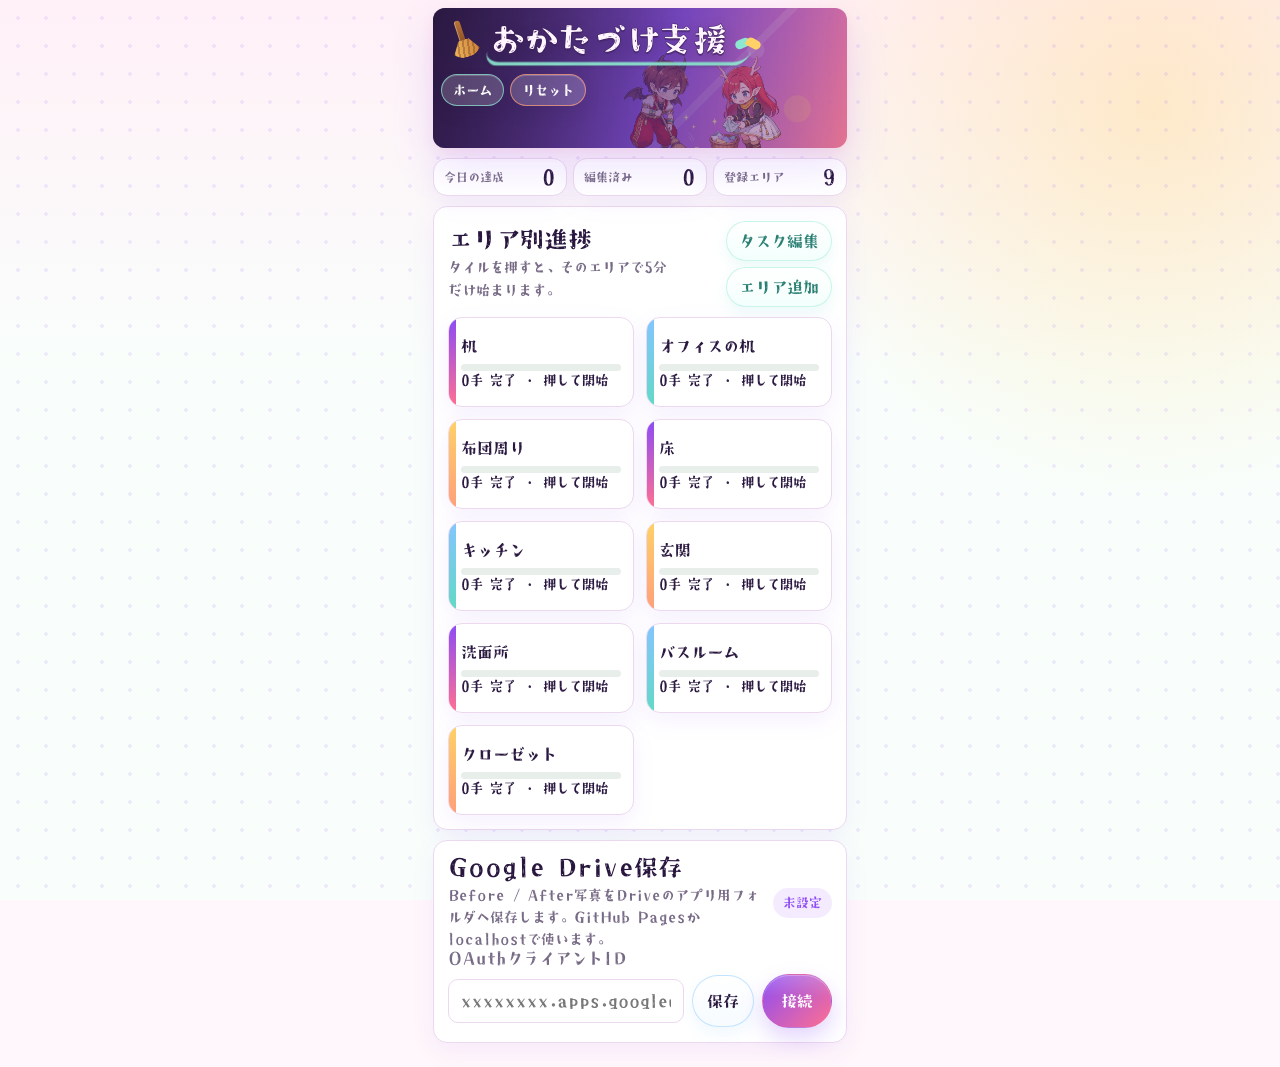
==== mobile.html @ eb240809 "Bust font stylesheet cache" ====
<!doctype html>
<html lang="ja">
  <head>
    <meta charset="utf-8">
    <meta name="viewport" content="width=device-width, initial-scale=1, viewport-fit=cover">
    <title>おかたづけ一手</title>
    <meta name="theme-color" content="#8c4cf6">
    <link rel="manifest" href="manifest.webmanifest">
    <link rel="stylesheet" href="styles.css?v=craftmincho-1">
    <script src="https://accounts.google.com/gsi/client" async defer></script>
  </head>
  <body class="mobile-preview">
    <div class="app-shell">
      <header class="app-header">
        <div class="header-main">
          <div>
            <h1 class="brand-logo" aria-label="おかたづけ支援">
              <span class="brand-mark" aria-hidden="true"></span>
              <span class="brand-text">おかたづけ支援</span>
              <span class="brand-leaf" aria-hidden="true"></span>
            </h1>
            <div class="header-tools">
              <button class="header-action" id="homeButton" type="button">ホーム</button>
              <button class="header-action hidden" id="headerResumeButton" type="button">再開</button>
              <button class="header-action" id="resetButton" type="button">リセット</button>
            </div>
          </div>
        </div>
      </header>

      <main>
        <section class="screen active" id="homeScreen" aria-label="ホーム">
          <div class="metrics-row">
            <article>
              <span>今日の達成</span>
              <strong id="todayCount">0</strong>
            </article>
            <article>
              <span>編集済み</span>
              <strong id="holdCount">0</strong>
            </article>
            <article>
              <span>登録エリア</span>
              <strong id="areaCount">0</strong>
            </article>
          </div>

          <section class="panel" aria-labelledby="areaTitle">
            <div class="section-head">
              <div>
                <h2 id="areaTitle">エリア別進捗</h2>
                <p class="panel-note">タイルを押すと、そのエリアで5分だけ始まります。</p>
              </div>
              <div class="section-actions">
                <button class="text-button" id="editTasksButton" type="button">タスク編集</button>
                <button class="text-button" id="headerAddAreaButton" type="button">エリア追加</button>
              </div>
            </div>
            <div class="area-grid" id="areaGrid"></div>
          </section>

          <section class="panel" aria-labelledby="driveTitle">
            <div class="section-head">
              <div>
                <h2 id="driveTitle">Google Drive保存</h2>
                <p class="panel-note">Before / After写真をDriveのアプリ用フォルダへ保存します。GitHub Pagesかlocalhostで使います。</p>
              </div>
              <span class="status-pill" id="driveStatus">未接続</span>
            </div>
            <label class="field-label" for="driveClientIdInput">OAuthクライアントID</label>
            <div class="inline-form">
              <input id="driveClientIdInput" type="text" placeholder="xxxxxxxx.apps.googleusercontent.com">
              <button class="secondary-button" id="saveDriveClientButton" type="button">保存</button>
              <button class="primary-button" id="connectDriveButton" type="button">接続</button>
            </div>
          </section>
        </section>

        <section class="screen" id="setupScreen" aria-labelledby="setupTitle">
          <div class="section-head">
            <div>
              <p class="eyebrow">今日の状態</p>
              <h2 id="setupTitle">最初の条件だけ選ぶ</h2>
            </div>
          </div>

          <div class="panel">
            <label class="field-label" for="areaSelect">作業エリア</label>
            <select id="areaSelect"></select>
          </div>

          <div class="mode-grid" id="modeGrid"></div>

          <div class="panel">
            <label class="field-label">時間</label>
            <div class="segmented" id="durationGroup" role="group" aria-label="セッション時間">
              <button type="button" data-duration="2">2分</button>
              <button type="button" data-duration="5" class="selected">5分</button>
              <button type="button" data-duration="10">10分</button>
            </div>
          </div>

          <div class="panel">
            <label class="field-label" for="beforeInput">Before写真</label>
            <label class="photo-start-button" for="beforeInput">写真を撮る / 選ぶ</label>
            <input class="visually-hidden" id="beforeInput" type="file" accept="image/*" capture="environment">
            <img class="preview hidden" id="beforePreview" alt="Before写真のプレビュー">
          </div>

          <button class="primary-button wide" id="beginSessionButton" type="button">この条件で始める</button>
        </section>

        <section class="screen run-screen" id="runScreen" aria-labelledby="taskText">
          <div class="run-status">
            <span id="currentArea">机</span>
            <strong id="timerText">05:00</strong>
            <span><b id="sessionDoneCount">0</b>手</span>
          </div>

          <div class="task-stage">
            <div class="task-main">
              <h2 id="taskText">ゴミを3つ捨てる</h2>
            </div>
            <div class="rpg-coach" aria-live="polite">
              <img class="run-mascot" id="runMascot" src="assets/chibi-broom.png" alt="ジーン">
              <div class="rpg-bubble">
                <span class="rpg-name" id="coachName">ジーン</span>
                <p id="coachLine">ぼくが次の一手だけ出します。ここだけ見れば大丈夫です。</p>
              </div>
            </div>
          </div>

          <div class="run-actions">
            <button class="done-button" id="doneButton" type="button">やった</button>
            <button class="secondary-button" id="skipButton" type="button">スキップ</button>
            <button class="secondary-button" id="endButton" type="button">終了</button>
          </div>
          <div class="completion-pop hidden" id="completionPop" aria-live="polite">できた</div>
        </section>

        <section class="screen" id="summaryScreen" aria-labelledby="summaryTitle">
          <div class="summary-hero">
            <div class="summary-mascots" aria-hidden="true">
              <img src="assets/chibi-broom.png" alt="">
              <img src="assets/chibi-laundry.png" alt="">
            </div>
            <p class="summary-dialogue" id="summaryDialogue">ぼくたちも見ていました。ここまでで十分です。</p>
          </div>

          <div class="metrics-row">
            <article>
              <span>今回</span>
              <strong id="summarySessionCount">0</strong>
            </article>
            <article>
              <span>今日</span>
              <strong id="summaryTodayCount">0</strong>
            </article>
          </div>

          <div class="photo-pair">
            <div>
              <span>Before</span>
              <label class="photo-start-button compact" for="summaryBeforeInput">Beforeを撮る / 選ぶ</label>
              <input class="visually-hidden" id="summaryBeforeInput" type="file" accept="image/*" capture="environment">
              <img id="summaryBefore" alt="Before写真">
            </div>
            <div>
              <span>After</span>
              <label class="photo-start-button compact" for="afterInput">Afterを撮る / 選ぶ</label>
              <input class="visually-hidden" id="afterInput" type="file" accept="image/*" capture="environment">
              <img id="summaryAfter" alt="After写真">
            </div>
          </div>

          <div class="home-actions">
            <button class="primary-button" id="continueButton" type="button">続ける</button>
            <button class="secondary-button" id="finishButton" type="button">終了する</button>
          </div>
        </section>
      </main>

    </div>

    <div class="toast hidden" id="toast" role="status" aria-live="polite"></div>

    <dialog id="beforeDialog">
      <form method="dialog" class="dialog-body before-dialog">
        <h2>Before写真</h2>
        <p class="panel-note" id="beforeDialogArea">始める前の写真を残せます。</p>
        <label class="photo-start-button" for="quickBeforeInput">写真を撮る / 選ぶ</label>
        <input class="visually-hidden" id="quickBeforeInput" type="file" accept="image/*" capture="environment">
        <img class="preview hidden" id="quickBeforePreview" alt="Before写真のプレビュー">
        <div class="dialog-actions">
          <button class="secondary-button" id="skipBeforeButton" type="button">写真なしで開始</button>
          <button class="primary-button" id="startWithBeforeButton" type="button">開始</button>
        </div>
      </form>
    </dialog>

    <dialog id="areaDialog">
      <form method="dialog" class="dialog-body">
        <h2>エリアを追加</h2>
        <label class="field-label" for="areaNameInput">名前</label>
        <input id="areaNameInput" type="text" maxlength="16" placeholder="例: 本棚">
        <div class="dialog-actions">
          <button class="secondary-button" value="cancel" type="submit">閉じる</button>
          <button class="primary-button" id="saveAreaButton" value="default" type="button">追加</button>
        </div>
      </form>
    </dialog>

    <dialog id="taskDialog">
      <form method="dialog" class="dialog-body">
        <h2>掃除タスクを編集</h2>
        <label class="field-label" for="taskAreaSelect">エリア</label>
        <select id="taskAreaSelect"></select>
        <label class="field-label" for="taskListInput">候補</label>
        <textarea id="taskListInput" rows="10" placeholder="1行に1つずつ入力"></textarea>
        <p class="panel-note">空行は無視します。保存すると、そのエリアで表示される候補に反映されます。</p>
        <div class="dialog-actions">
          <button class="secondary-button" id="resetTasksButton" value="default" type="button">初期値に戻す</button>
          <button class="secondary-button" value="cancel" type="submit">閉じる</button>
          <button class="primary-button" id="saveTasksButton" value="default" type="button">保存</button>
        </div>
      </form>
    </dialog>

    <script src="app.js"></script>
  </body>
</html>
---- styles.css ----
@font-face {
  font-family: "Craft Mincho";
  src: url("assets/fonts/craftmincho.otf?v=craftmincho-1") format("opentype");
  font-display: swap;
}

:root {
  color-scheme: light;
  --ink: #28163f;
  --muted: #766985;
  --paper: #fff7fb;
  --panel: #ffffff;
  --panel-2: #fff0f7;
  --line: #ecd9ef;
  --line-strong: #dab7e6;
  --mint: #8ee8d1;
  --leaf: #287e72;
  --coral: #ff6f91;
  --berry: #8c4cf6;
  --gold: #ffd166;
  --sky: #83c5ff;
  --aqua: #62d9c6;
  --peach: #ff9f7a;
  --lavender: #b88cff;
  --shadow: 0 18px 42px rgba(140, 76, 246, 0.17), 0 4px 12px rgba(255, 111, 145, 0.10);
  --radius: 14px;
}

* {
  box-sizing: border-box;
}

body {
  margin: 0;
  min-height: 100vh;
  background:
    radial-gradient(circle at 18px 18px, rgba(140, 76, 246, 0.11) 2px, transparent 2px),
    radial-gradient(circle at 90% 12%, rgba(255, 209, 102, 0.32), transparent 28%),
    linear-gradient(180deg, rgba(255, 240, 247, 0.95), rgba(248, 255, 251, 0.92) 42%),
    var(--paper);
  background-size: 28px 28px, auto, auto;
  color: var(--ink);
  font-family: "Craft Mincho", "Yu Mincho", "Hiragino Mincho ProN", "Yu Gothic UI", "Meiryo", serif;
}

button,
input,
select {
  font: inherit;
}

button {
  cursor: pointer;
}

.visually-hidden {
  position: absolute;
  width: 1px;
  height: 1px;
  padding: 0;
  margin: -1px;
  overflow: hidden;
  clip: rect(0, 0, 0, 0);
  white-space: nowrap;
  border: 0;
}

.app-shell {
  width: min(960px, 100%);
  margin: 0 auto;
  padding: 14px 14px 32px;
}

.app-header,
.header-main,
.header-tools,
.section-head,
.run-status,
.dialog-actions {
  display: flex;
  align-items: center;
  justify-content: space-between;
  gap: 14px;
}

.app-header {
  position: relative;
  margin-bottom: 10px;
  padding: 14px 14px 44px;
  min-height: 116px;
  overflow: hidden;
  color: #ffffff;
  border-radius: 14px;
  background:
    linear-gradient(110deg, rgba(40, 22, 63, 0.96) 0%, rgba(140, 76, 246, 0.90) 54%, rgba(255, 111, 145, 0.86) 100%);
  box-shadow: var(--shadow);
}

.app-header::after {
  content: "";
  position: absolute;
  inset: 0;
  background:
    linear-gradient(90deg, rgba(40, 22, 63, 0.92) 0%, rgba(40, 22, 63, 0.58) 40%, rgba(40, 22, 63, 0.18) 100%),
    url("assets/chibi-cleaning-header.png"),
    radial-gradient(circle at 78% 30%, rgba(255, 255, 255, 0.22) 0 8px, transparent 9px),
    radial-gradient(circle at 88% 72%, rgba(255, 209, 102, 0.26) 0 13px, transparent 14px),
    linear-gradient(135deg, transparent 0 64%, rgba(255, 255, 255, 0.18) 64% 66%, transparent 66%);
  background-repeat: no-repeat, no-repeat, no-repeat, no-repeat, no-repeat;
  background-position: center, right 12px bottom -18px, center, center, center;
  background-size: cover, min(430px, 62%) auto, auto, auto, auto;
  opacity: 0.72;
  pointer-events: none;
}

.header-main {
  display: block;
  justify-content: flex-start;
  z-index: 2;
}

.header-tools {
  display: flex;
  flex-wrap: wrap;
  justify-content: flex-start;
  z-index: 2;
  gap: 6px;
  margin-top: 8px;
}

.app-header h1,
.app-header p,
h2,
p {
  margin: 0;
}

.brand-logo {
  position: relative;
  display: inline-flex;
  align-items: center;
  gap: 8px;
  width: fit-content;
  min-height: 44px;
  padding: 2px 12px 8px 2px;
  color: #fff6ff;
  font-weight: 1000;
  line-height: 1;
  letter-spacing: 0;
  text-shadow:
    0 2px 0 rgba(64, 31, 92, 0.55),
    0 5px 14px rgba(40, 22, 63, 0.34);
}

.brand-logo::after {
  content: "";
  position: absolute;
  left: 44px;
  right: 24px;
  bottom: 0;
  height: 11px;
  border-bottom: 4px solid rgba(142, 232, 209, 0.92);
  border-radius: 0 0 999px 999px;
  transform: skewX(-16deg);
  filter: drop-shadow(0 2px 0 rgba(40, 22, 63, 0.18));
}

.brand-text {
  position: relative;
  z-index: 1;
  font-size: clamp(1.45rem, 4vw, 2.15rem);
  -webkit-text-stroke: 0.035em rgba(64, 31, 92, 0.72);
  paint-order: stroke fill;
}

.brand-mark {
  position: relative;
  z-index: 1;
  width: 38px;
  height: 38px;
  flex: 0 0 auto;
  transform: rotate(-18deg);
}

.brand-mark::before {
  content: "";
  position: absolute;
  left: 16px;
  top: 0;
  width: 6px;
  height: 32px;
  border-radius: 999px;
  background: linear-gradient(#b87538, #7e431f);
  box-shadow: inset 1px 0 0 rgba(255, 255, 255, 0.35);
}

.brand-mark::after {
  content: "";
  position: absolute;
  left: 3px;
  bottom: 0;
  width: 34px;
  height: 18px;
  border-radius: 2px 2px 16px 16px;
  background:
    repeating-linear-gradient(100deg, rgba(104, 60, 24, 0.36) 0 2px, transparent 2px 5px),
    linear-gradient(90deg, #f4bb61, #c87a36);
  clip-path: polygon(35% 0, 65% 0, 100% 100%, 0 100%);
}

.brand-leaf {
  position: relative;
  z-index: 1;
  width: 26px;
  height: 20px;
  flex: 0 0 auto;
}

.brand-leaf::before,
.brand-leaf::after {
  content: "";
  position: absolute;
  bottom: 1px;
  width: 15px;
  height: 9px;
  border-radius: 99px 99px 0 99px;
  background: #8ee8d1;
}

.brand-leaf::before {
  left: 0;
  transform: rotate(-24deg);
}

.brand-leaf::after {
  right: 0;
  transform: rotate(28deg) scaleX(-1);
  background: #ffd166;
}

.eyebrow {
  color: var(--berry);
  font-size: 0.78rem;
  font-weight: 800;
}

.app-header .eyebrow {
  color: #ffe89c;
}

.screen {
  display: none;
  animation: fadeIn 160ms ease-out;
}

.screen.active {
  display: block;
}

.hero {
  display: grid;
  grid-template-columns: 1.2fr 0.8fr;
  gap: 22px;
  align-items: stretch;
  min-height: 280px;
  padding: 28px;
  overflow: hidden;
  background: #ffffff;
  border: 1.5px solid var(--line);
  border-radius: var(--radius);
  box-shadow: var(--shadow);
}

.hero-copy {
  display: flex;
  flex-direction: column;
  justify-content: center;
  gap: 14px;
}

.hero-copy h2,
.summary-hero h2 {
  max-width: 11em;
  font-size: clamp(2rem, 7vw, 4.1rem);
  line-height: 1.06;
}

.hero-copy p:last-child,
.summary-hero p:last-child {
  max-width: 34rem;
  color: var(--muted);
  line-height: 1.8;
}

.mini-stat,
.ghost-chip {
  display: inline-flex;
  align-items: center;
  min-height: 32px;
  padding: 0 12px;
  border-radius: 999px;
  font-size: 0.82rem;
  font-weight: 900;
}

.header-action {
  min-height: 32px;
  padding: 0 11px;
  border: 1.5px solid rgba(255, 255, 255, 0.36);
  border-radius: 999px;
  background: rgba(255, 255, 255, 0.18);
  color: #ffffff;
  font-size: 0.82rem;
  font-weight: 900;
  box-shadow: inset 0 1px 0 rgba(255, 255, 255, 0.20), 0 8px 16px rgba(40, 22, 63, 0.12);
  transition: transform 0.14s ease, background 0.14s ease, box-shadow 0.14s ease;
}

.header-action:hover {
  transform: translateY(-1px);
  background: rgba(255, 255, 255, 0.25);
}

#homeButton {
  border-color: rgba(142, 232, 209, 0.72);
}

#headerResumeButton {
  border-color: rgba(255, 209, 102, 0.82);
  background: rgba(255, 209, 102, 0.24);
}

#resetButton {
  border-color: rgba(255, 159, 122, 0.72);
}

.section-actions {
  display: flex;
  flex-wrap: wrap;
  justify-content: flex-end;
  gap: 6px;
}

.mini-stat,
.ghost-chip {
  border: 1.5px solid rgba(255, 255, 255, 0.36);
  background: rgba(255, 255, 255, 0.14);
  color: #ffffff;
}

.room-visual {
  position: relative;
  min-height: 230px;
  border-radius: var(--radius);
  background:
    linear-gradient(90deg, rgba(255, 255, 255, 0.65) 1px, transparent 1px),
    linear-gradient(180deg, #f2f7f2 0 63%, #d9c5a0 63% 100%);
  background-size: 34px 34px, auto;
  overflow: hidden;
}

.hero-mascot {
  position: absolute;
  z-index: 5;
  object-fit: contain;
  filter: drop-shadow(0 10px 14px rgba(40, 22, 63, 0.20));
  pointer-events: none;
}

.hero-mascot-broom {
  right: 74px;
  bottom: 16px;
  width: 116px;
  height: 116px;
}

.hero-mascot-laundry {
  right: 5px;
  bottom: 34px;
  width: 96px;
  height: 96px;
}

.window {
  position: absolute;
  top: 24px;
  right: 26px;
  width: 92px;
  height: 76px;
  border: 8px solid #ffffff;
  background: var(--sky);
  box-shadow: 0 8px 0 rgba(35, 48, 51, 0.08);
}

.desk {
  position: absolute;
  left: 25px;
  bottom: 58px;
  width: 165px;
  height: 62px;
  border-radius: 6px;
  background: #6f8d7f;
}

.desk::before,
.desk::after {
  content: "";
  position: absolute;
  bottom: -58px;
  width: 16px;
  height: 58px;
  background: #4d665d;
}

.desk::before {
  left: 22px;
}

.desk::after {
  right: 22px;
}

.basket {
  position: absolute;
  right: 34px;
  bottom: 28px;
  width: 62px;
  height: 66px;
  border: 8px solid var(--coral);
  border-top-width: 12px;
  border-radius: 8px 8px 18px 18px;
}

.paper {
  position: absolute;
  width: 46px;
  height: 32px;
  background: #ffffff;
  border: 2px solid #cfdbd6;
  transform: rotate(-8deg);
}

.paper-a {
  left: 56px;
  bottom: 28px;
}

.paper-b {
  left: 142px;
  bottom: 24px;
  transform: rotate(10deg);
}

.spark {
  position: absolute;
  right: 122px;
  top: 112px;
  width: 34px;
  height: 34px;
  background: var(--gold);
  clip-path: polygon(50% 0, 62% 36%, 100% 50%, 62% 64%, 50% 100%, 38% 64%, 0 50%, 38% 36%);
}

.home-actions,
.metrics-row,
.mode-grid,
.area-grid,
.photo-pair {
  display: grid;
  gap: 12px;
}

.home-actions {
  grid-template-columns: 1fr 1fr;
  margin: 18px 0;
}

.metrics-row {
  grid-template-columns: repeat(3, 1fr);
  gap: 6px;
  margin-bottom: 8px;
}

.metrics-row article,
.panel,
.mode-card,
.area-card,
.summary-hero,
.task-stage,
.photo-pair > div {
  background: var(--panel);
  border: 1.5px solid var(--line);
  border-radius: var(--radius);
  box-shadow: 0 8px 24px rgba(140, 76, 246, 0.08);
}

.metrics-row article {
  display: flex;
  min-width: 0;
  align-items: center;
  justify-content: space-between;
  gap: 6px;
  padding: 8px 10px;
}

.metrics-row span,
.photo-pair span,
.photo-pair label {
  display: block;
  color: var(--muted);
  font-size: 0.76rem;
  font-weight: 700;
}

.metrics-row strong {
  display: block;
  margin-top: 0;
  font-size: 1.25rem;
  line-height: 1;
}

.panel {
  margin-top: 10px;
  padding: 14px;
}

.area-grid {
  grid-template-columns: repeat(auto-fit, minmax(140px, 1fr));
  margin-top: 10px;
}

.area-card {
  width: 100%;
  min-height: 90px;
  padding: 12px;
  position: relative;
  overflow: hidden;
  color: var(--ink);
  text-align: left;
  cursor: pointer;
}

.area-card::before {
  content: "";
  position: absolute;
  inset: 0 auto 0 0;
  width: 7px;
  background: linear-gradient(180deg, var(--berry), var(--coral));
}

.area-card:nth-child(3n + 2)::before {
  background: linear-gradient(180deg, var(--sky), var(--aqua));
}

.area-card:nth-child(3n)::before {
  background: linear-gradient(180deg, var(--gold), var(--peach));
}

.area-card:hover {
  border-color: var(--coral);
  transform: translateY(-1px);
}

.area-card strong {
  display: block;
  margin-bottom: 10px;
}

.progress-track {
  height: 7px;
  overflow: hidden;
  border-radius: 999px;
  background: #e8eee9;
}

.progress-fill {
  width: 0;
  height: 100%;
  background: linear-gradient(90deg, var(--mint), var(--leaf));
}

.mode-grid {
  grid-template-columns: repeat(auto-fit, minmax(150px, 1fr));
  margin-top: 14px;
}

.mode-card {
  position: relative;
  min-height: 98px;
  padding: 16px;
  overflow: hidden;
  text-align: left;
}

.mode-card.selected {
  outline: 3px solid rgba(255, 111, 145, 0.24);
  border-color: var(--coral);
  background: linear-gradient(180deg, #fff, #fff4f8);
}

.mode-card::after {
  content: "";
  position: absolute;
  right: -8px;
  bottom: -14px;
  width: 58px;
  height: 58px;
  background: url("assets/chibi-broom.png") center / contain no-repeat;
  opacity: 0.24;
  pointer-events: none;
}

.mode-card:nth-child(4n + 2)::after,
.mode-card:nth-child(4n + 3)::after {
  background-image: url("assets/chibi-laundry.png");
}

.mode-card strong,
.mode-card span {
  display: block;
}

.mode-card span {
  margin-top: 8px;
  color: var(--muted);
  font-size: 0.86rem;
  line-height: 1.5;
}

.field-label {
  display: block;
  margin-bottom: 8px;
  color: var(--muted);
  font-weight: 800;
}

.panel-note {
  margin-top: 5px;
  color: var(--muted);
  font-size: 0.86rem;
  line-height: 1.6;
}

.inline-form {
  display: grid;
  grid-template-columns: minmax(0, 1fr) auto auto;
  gap: 8px;
  align-items: center;
}

.status-pill {
  display: inline-flex;
  align-items: center;
  min-height: 30px;
  padding: 0 10px;
  border-radius: 999px;
  background: #f5ebff;
  color: var(--berry);
  font-size: 0.8rem;
  font-weight: 900;
  white-space: nowrap;
}

.status-pill.connected {
  background: #e7fff7;
  color: var(--leaf);
}

select,
input[type="text"],
input[type="file"] {
  width: 100%;
  min-height: 44px;
}

select,
input[type="text"] {
  border: 1px solid var(--line);
  border-radius: 10px;
  padding: 0 12px;
  background: #ffffff;
}

textarea {
  width: 100%;
  min-height: 220px;
  resize: vertical;
  border: 1px solid var(--line);
  border-radius: 10px;
  padding: 10px 12px;
  background: #ffffff;
  line-height: 1.7;
}

.segmented {
  display: grid;
  grid-template-columns: repeat(3, 1fr);
  gap: 8px;
}

.primary-button,
.secondary-button,
.done-button,
.text-button,
.icon-button,
.segmented button {
  border-radius: 999px;
  border: 1px solid transparent;
  font-weight: 800;
  transition: transform 0.14s ease, box-shadow 0.14s ease, background 0.14s ease, border-color 0.14s ease;
}

.primary-button:hover,
.secondary-button:hover,
.done-button:hover,
.icon-button:hover,
.segmented button:hover {
  transform: translateY(-1px);
}

.primary-button,
.done-button {
  min-height: 54px;
  padding: 0 18px;
  background:
    linear-gradient(180deg, rgba(255, 255, 255, 0.22), transparent 42%),
    linear-gradient(135deg, var(--berry), var(--coral));
  color: #ffffff;
  box-shadow: 0 10px 22px rgba(140, 76, 246, 0.24), inset 0 1px 0 rgba(255, 255, 255, 0.28);
}

.secondary-button,
.segmented button {
  min-height: 52px;
  padding: 0 14px;
  border-color: rgba(131, 197, 255, 0.45);
  background:
    linear-gradient(180deg, #ffffff, #f6fbff);
  color: var(--ink);
  box-shadow: 0 7px 16px rgba(131, 197, 255, 0.12);
}

.secondary-button:hover,
.segmented button:hover {
  border-color: rgba(131, 197, 255, 0.78);
  box-shadow: 0 10px 18px rgba(131, 197, 255, 0.18);
}

.photo-start-button {
  display: grid;
  min-height: 68px;
  place-items: center;
  padding: 0 18px;
  border: 2px dashed rgba(98, 217, 198, 0.78);
  border-radius: 12px;
  background:
    radial-gradient(circle at 18px 16px, rgba(255, 209, 102, 0.28) 0 7px, transparent 8px),
    linear-gradient(180deg, #ffffff, #effffb);
  color: #1d766d;
  font-weight: 900;
  text-align: center;
  cursor: pointer;
  box-shadow: 0 8px 18px rgba(98, 217, 198, 0.12);
}

.photo-start-button.compact {
  min-height: 48px;
  margin-top: 10px;
  padding: 0 12px;
  border-width: 1.5px;
  font-size: 0.9rem;
}

.before-dialog .preview {
  max-height: 220px;
}

.segmented button.selected {
  border-color: rgba(40, 126, 114, 0.42);
  background:
    linear-gradient(180deg, rgba(255, 255, 255, 0.78), rgba(236, 255, 249, 0.98)),
    linear-gradient(135deg, var(--mint), var(--gold));
  color: var(--leaf);
  box-shadow: 0 8px 18px rgba(98, 217, 198, 0.18);
}

.done-button {
  min-height: 76px;
  font-size: 1.35rem;
  background:
    linear-gradient(180deg, rgba(255, 255, 255, 0.22), transparent 45%),
    linear-gradient(135deg, #a04df8 0%, #ef5fb2 54%, #ff8c6f 100%);
  box-shadow: 0 16px 28px rgba(239, 95, 178, 0.26), inset 0 1px 0 rgba(255, 255, 255, 0.30);
}

.text-button {
  min-height: 40px;
  padding: 0 12px;
  border-color: rgba(142, 232, 209, 0.45);
  background: linear-gradient(180deg, #ffffff, #f3fffc);
  color: var(--leaf);
  box-shadow: 0 6px 14px rgba(98, 217, 198, 0.12);
}

.icon-button {
  width: 44px;
  height: 44px;
  background: rgba(255, 255, 255, 0.92);
  border-color: rgba(255, 255, 255, 0.72);
  color: var(--ink);
  font-size: 1.1rem;
}

#skipButton {
  border-color: rgba(131, 197, 255, 0.70);
  background: linear-gradient(180deg, #ffffff, #eef8ff);
  color: #276c9f;
}

#endButton,
#finishButton,
#skipBeforeButton {
  border-color: rgba(255, 209, 102, 0.72);
  background: linear-gradient(180deg, #ffffff, #fff8df);
  color: #765916;
}

#resetTasksButton {
  border-color: rgba(255, 159, 122, 0.58);
  background: linear-gradient(180deg, #ffffff, #fff2eb);
  color: #9a4b2c;
}

button:active,
.photo-start-button:active {
  transform: translateY(1px) scale(0.99);
}

button:focus-visible,
.photo-start-button:focus-visible {
  outline: 3px solid rgba(255, 209, 102, 0.82);
  outline-offset: 3px;
}

.wide {
  width: 100%;
  margin-top: 16px;
}

.run-screen {
  max-width: 620px;
  margin: 0 auto;
}

.run-status {
  margin-bottom: 14px;
  padding: 12px 14px;
  background: #ffffff;
  border: 1.5px solid var(--line);
  border-radius: var(--radius);
}

.run-status strong {
  font-size: 1.6rem;
}

.task-stage {
  position: relative;
  display: flex;
  min-height: 300px;
  padding: 28px;
  flex-direction: column;
  align-items: center;
  justify-content: space-between;
  gap: 22px;
  text-align: center;
  box-shadow: var(--shadow);
  overflow: visible;
}

.task-main {
  display: grid;
  width: 100%;
  min-height: 178px;
  place-items: center;
}

.run-mascot {
  width: clamp(72px, 17vw, 104px);
  height: clamp(82px, 18vw, 116px);
  object-fit: contain;
  opacity: 1;
  filter: drop-shadow(0 10px 16px rgba(40, 22, 63, 0.18));
  pointer-events: none;
}

.task-stage h2 {
  max-width: 12em;
  font-size: clamp(2.1rem, 8.2vw, 4.55rem);
  line-height: 1.12;
  overflow-wrap: anywhere;
}

.rpg-coach {
  display: grid;
  grid-template-columns: minmax(72px, 104px) minmax(0, 1fr);
  align-items: end;
  gap: 12px;
  width: min(560px, 100%);
  margin: 0 auto;
}

.rpg-bubble {
  position: relative;
  min-height: 86px;
  padding: 12px 16px 14px;
  border: 3px double #5b377d;
  border-radius: 10px;
  background:
    linear-gradient(180deg, rgba(255, 255, 255, 0.98), rgba(255, 247, 252, 0.98));
  box-shadow: 0 12px 24px rgba(40, 22, 63, 0.12);
  text-align: left;
}

.rpg-bubble::before {
  content: "";
  position: absolute;
  left: -9px;
  bottom: 22px;
  width: 14px;
  height: 14px;
  transform: rotate(45deg);
  border-left: 3px double #5b377d;
  border-bottom: 3px double #5b377d;
  background: rgba(255, 252, 255, 0.98);
}

.rpg-name {
  display: inline-flex;
  margin-bottom: 6px;
  padding: 2px 9px 3px;
  border-radius: 999px;
  background: #f3e8ff;
  color: var(--berry);
  font-size: 0.76rem;
  font-weight: 900;
  line-height: 1.2;
}

.rpg-bubble p {
  color: var(--ink);
  font-size: clamp(0.88rem, 3.4vw, 1rem);
  font-weight: 800;
  line-height: 1.62;
}

.run-actions {
  display: grid;
  grid-template-columns: 1.2fr 1fr 1fr;
  gap: 10px;
  margin-top: 14px;
}

.run-actions .done-button {
  grid-column: auto;
}

.end-button {
  display: none;
  margin: 14px auto 0;
}

.completion-pop {
  position: fixed;
  inset: auto 0 24px;
  width: fit-content;
  margin: auto;
  padding: 12px 18px;
  border-radius: 999px;
  background: var(--gold);
  color: #352a0d;
  font-weight: 900;
  box-shadow: var(--shadow);
}

.toast {
  position: fixed;
  left: 50%;
  bottom: max(24px, env(safe-area-inset-bottom));
  z-index: 120;
  transform: translateX(-50%);
  max-width: calc(100vw - 28px);
  padding: 12px 18px;
  border-radius: 999px;
  background: var(--ink);
  color: #ffffff;
  font-size: 0.9rem;
  font-weight: 800;
  white-space: nowrap;
  box-shadow: var(--shadow);
  animation: toastIn 260ms cubic-bezier(.34, 1.56, .64, 1) both;
}

.completion-pop.show {
  animation: pop 800ms ease-out;
}

.summary-hero {
  position: relative;
  min-height: 150px;
  padding: 24px 210px 24px 24px;
  overflow: hidden;
}

.summary-dialogue {
  position: relative;
  max-width: 32rem;
  margin: 0;
  padding: 14px 16px;
  border: 1.5px solid var(--line-strong);
  border-radius: 14px;
  background: rgba(255, 255, 255, 0.92);
  color: var(--ink);
  font-weight: 900;
  line-height: 1.7;
  box-shadow: 0 8px 22px rgba(140, 76, 246, 0.10);
}

.summary-mascots {
  position: absolute;
  right: 16px;
  bottom: -8px;
  display: flex;
  align-items: flex-end;
  pointer-events: none;
}

.summary-mascots img {
  width: 92px;
  height: 92px;
  object-fit: contain;
  filter: drop-shadow(0 10px 14px rgba(40, 22, 63, 0.16));
}

.summary-mascots img:last-child {
  margin-left: -22px;
}

.photo-pair {
  grid-template-columns: 1fr 1fr;
  margin: 14px 0;
}

.photo-pair > div {
  min-height: 190px;
  padding: 14px;
}

.preview,
.photo-pair img {
  display: block;
  width: 100%;
  max-height: 280px;
  margin-top: 10px;
  object-fit: cover;
  border-radius: 8px;
  background: #edf2ee;
}

.photo-pair img:not([src]) {
  min-height: 130px;
}

dialog {
  width: min(420px, calc(100% - 30px));
  border: 0;
  border-radius: 8px;
  box-shadow: var(--shadow);
}

.mobile-dock {
  display: none;
}

.dialog-body {
  display: grid;
  gap: 14px;
}

.hidden {
  display: none !important;
}

@keyframes fadeIn {
  from {
    opacity: 0;
    transform: translateY(4px);
  }
  to {
    opacity: 1;
    transform: translateY(0);
  }
}

@keyframes pop {
  0% {
    opacity: 0;
    transform: translateY(12px) scale(0.94);
  }
  20%,
  70% {
    opacity: 1;
    transform: translateY(0) scale(1);
  }
  100% {
    opacity: 0;
    transform: translateY(-8px) scale(0.98);
  }
}

@keyframes toastIn {
  from {
    opacity: 0;
    transform: translateX(-50%) translateY(12px) scale(0.96);
  }
  to {
    opacity: 1;
    transform: translateX(-50%) translateY(0) scale(1);
  }
}

@keyframes floatIn {
  from {
    opacity: 0;
    transform: translateY(14px) scale(0.96);
  }
  to {
    opacity: 1;
    transform: translateY(0) scale(1);
  }
}

@media (max-width: 720px) {
  .app-shell {
    padding: 8px 8px 24px;
  }

  .app-header {
    align-items: flex-start;
    padding: 10px 8px 42px;
    min-height: 108px;
    border-radius: 12px;
  }

  .app-header::after {
    background-position: center, right -44px bottom -12px, center, center, center;
    background-size: cover, 260px auto, auto, auto, auto;
    opacity: 0.62;
  }

  .header-tools {
    width: 100%;
    justify-content: flex-start;
    margin-top: 8px;
  }

  .section-head {
    align-items: flex-start;
  }

  .section-actions {
    min-width: max-content;
  }

  .hero,
  .home-actions,
  .photo-pair {
    grid-template-columns: 1fr;
  }

  .metrics-row {
    grid-template-columns: repeat(3, minmax(0, 1fr));
  }

  .hero {
    padding: 20px;
  }

  .room-visual {
    min-height: 190px;
  }

  .task-stage {
    min-height: 270px;
    padding: 22px;
  }

  .task-main {
    min-height: 160px;
  }

  .hero-mascot-broom {
    right: 52px;
    width: 96px;
    height: 96px;
  }

  .hero-mascot-laundry {
    right: -4px;
    width: 82px;
    height: 82px;
  }

  .run-actions {
    position: sticky;
    bottom: 0;
    padding-top: 8px;
    background: linear-gradient(180deg, transparent, var(--paper) 18%);
  }

  .toast {
    bottom: 24px;
    font-size: 0.82rem;
  }

  .inline-form {
    grid-template-columns: 1fr;
  }
}

body.mobile-preview {
  max-width: 430px;
  margin: 0 auto;
  background-attachment: fixed;
}

body.mobile-preview .app-shell {
  padding: 8px 8px 24px;
}

body.mobile-preview .app-header {
  align-items: flex-start;
  padding: 10px 8px 42px;
  min-height: 108px;
  border-radius: 12px;
}

body.mobile-preview .header-tools {
  width: 100%;
  justify-content: flex-start;
  margin-top: 8px;
}

body.mobile-preview .hero,
body.mobile-preview .home-actions,
body.mobile-preview .photo-pair {
  grid-template-columns: 1fr;
}

body.mobile-preview .metrics-row {
  grid-template-columns: repeat(3, minmax(0, 1fr));
}

@media (max-width: 420px) {
  .hero-copy h2,
  .summary-hero h2 {
    font-size: 2.25rem;
  }

  .task-stage h2 {
    font-size: 2.3rem;
    max-width: 8.4em;
  }

  .rpg-coach {
    grid-template-columns: 66px minmax(0, 1fr);
    gap: 8px;
  }

  .run-mascot {
    width: 66px;
    height: 78px;
  }

  .rpg-bubble {
    min-height: 82px;
    padding: 10px 12px 12px;
  }

  .rpg-bubble p {
    font-size: 0.86rem;
  }

  .run-actions {
    grid-template-columns: 1fr;
  }

  .run-actions .done-button {
    grid-column: auto;
  }

  .summary-hero {
    min-height: 190px;
    padding: 18px 18px 94px;
  }

  .summary-mascots img {
    width: 76px;
    height: 76px;
  }
}
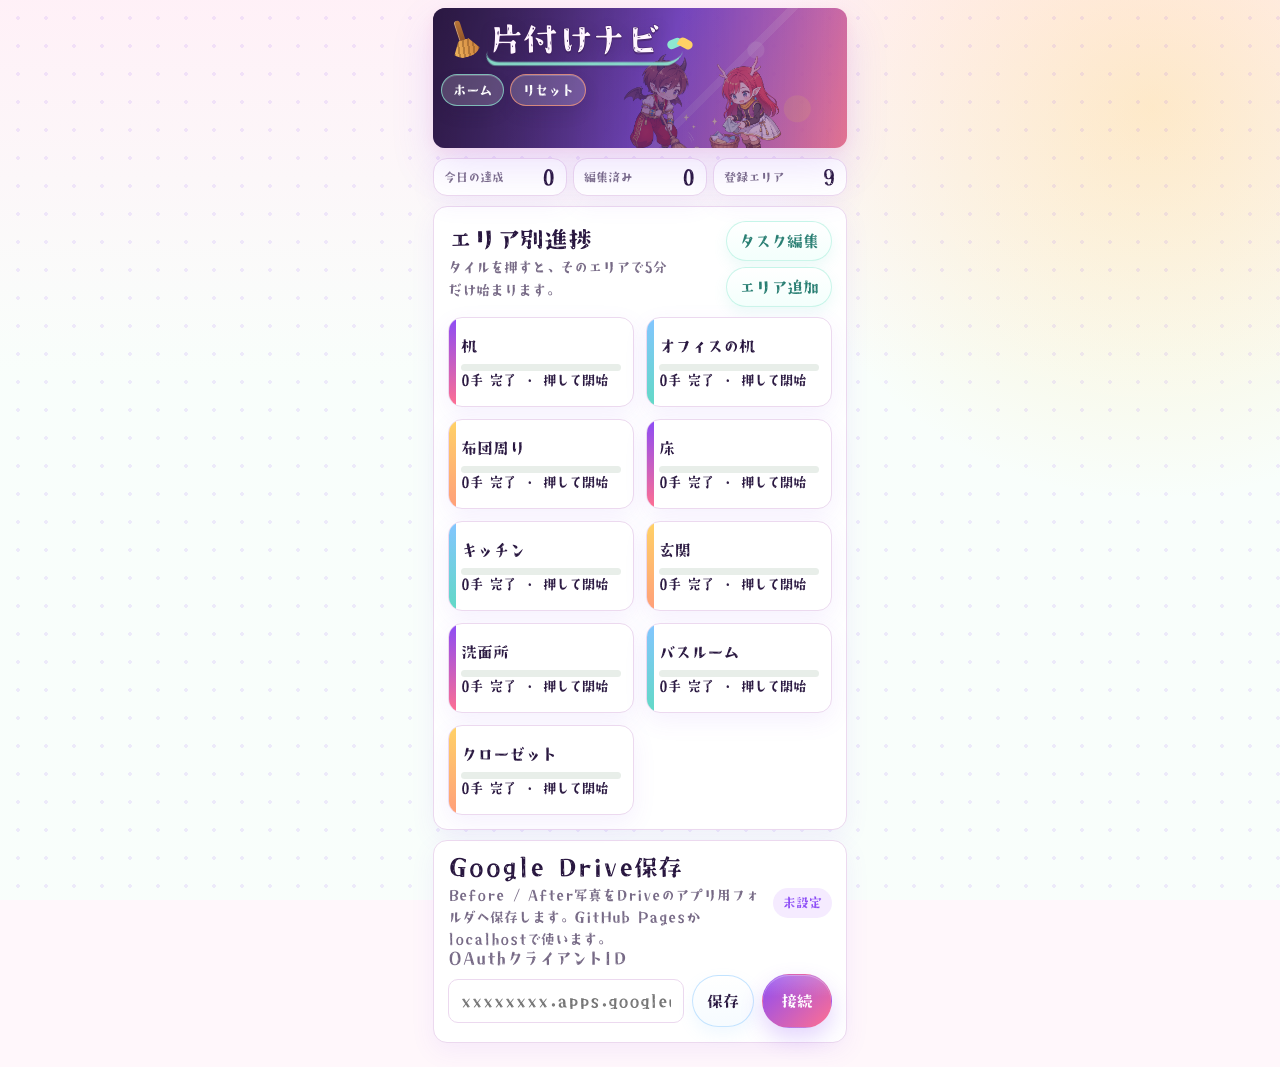
==== commit ab8c2646: "Make app installable as Kataduke Navi" ====
--- a/mobile.html
+++ b/mobile.html
@@ -3,9 +3,14 @@
   <head>
     <meta charset="utf-8">
     <meta name="viewport" content="width=device-width, initial-scale=1, viewport-fit=cover">
-    <title>おかたづけ一手</title>
+    <title>片付けナビ</title>
     <meta name="theme-color" content="#8c4cf6">
-    <link rel="manifest" href="manifest.webmanifest">
+    <meta name="mobile-web-app-capable" content="yes">
+    <meta name="apple-mobile-web-app-capable" content="yes">
+    <meta name="apple-mobile-web-app-title" content="片付けナビ">
+    <link rel="manifest" href="manifest.webmanifest?v=kataduke-navi-1">
+    <link rel="icon" type="image/png" sizes="32x32" href="assets/icons/favicon-32.png">
+    <link rel="apple-touch-icon" href="assets/icons/apple-touch-icon.png">
     <link rel="stylesheet" href="styles.css?v=craftmincho-1">
     <script src="https://accounts.google.com/gsi/client" async defer></script>
   </head>
@@ -14,9 +19,9 @@
       <header class="app-header">
         <div class="header-main">
           <div>
-            <h1 class="brand-logo" aria-label="おかたづけ支援">
+            <h1 class="brand-logo" aria-label="片付けナビ">
               <span class="brand-mark" aria-hidden="true"></span>
-              <span class="brand-text">おかたづけ支援</span>
+              <span class="brand-text">片付けナビ</span>
               <span class="brand-leaf" aria-hidden="true"></span>
             </h1>
             <div class="header-tools">
@@ -144,7 +149,16 @@
               <img src="assets/chibi-broom.png" alt="">
               <img src="assets/chibi-laundry.png" alt="">
             </div>
-            <p class="summary-dialogue" id="summaryDialogue">ぼくたちも見ていました。ここまでで十分です。</p>
+            <div class="summary-dialogues" aria-live="polite">
+              <p class="summary-dialogue gene-line" id="summaryGeneDialogue">
+                <span>ジーン</span>
+                <b>ここで終わって大丈夫です。今日の一手、ちゃんと進みました。</b>
+              </p>
+              <p class="summary-dialogue nadia-line" id="summaryNadiaDialogue">
+                <span>ナディア</span>
+                <b>うん、十分！あとは写真だけ見て、にやっとしよ！</b>
+              </p>
+            </div>
           </div>
 
           <div class="metrics-row">
--- a/styles.css
+++ b/styles.css
@@ -285,8 +285,7 @@
   line-height: 1.06;
 }
 
-.hero-copy p:last-child,
-.summary-hero p:last-child {
+.hero-copy p:last-child {
   max-width: 34rem;
   color: var(--muted);
   line-height: 1.8;
@@ -1007,23 +1006,72 @@
 
 .summary-hero {
   position: relative;
-  min-height: 150px;
-  padding: 24px 210px 24px 24px;
+  min-height: 190px;
+  padding: 20px 210px 20px 20px;
   overflow: hidden;
+}
+
+.summary-dialogues {
+  display: grid;
+  gap: 10px;
+  max-width: 36rem;
 }
 
 .summary-dialogue {
   position: relative;
-  max-width: 32rem;
   margin: 0;
-  padding: 14px 16px;
-  border: 1.5px solid var(--line-strong);
-  border-radius: 14px;
-  background: rgba(255, 255, 255, 0.92);
+  padding: 11px 14px 12px;
+  border: 3px double #5b377d;
+  border-radius: 10px;
+  background:
+    linear-gradient(180deg, rgba(255, 255, 255, 0.98), rgba(255, 247, 252, 0.98));
   color: var(--ink);
   font-weight: 900;
-  line-height: 1.7;
+  line-height: 1.55;
   box-shadow: 0 8px 22px rgba(140, 76, 246, 0.10);
+}
+
+.summary-dialogue::after {
+  content: "";
+  position: absolute;
+  right: -9px;
+  bottom: 18px;
+  width: 14px;
+  height: 14px;
+  transform: rotate(45deg);
+  border-top: 3px double #5b377d;
+  border-right: 3px double #5b377d;
+  background: rgba(255, 252, 255, 0.98);
+}
+
+.summary-dialogue span {
+  display: inline-flex;
+  margin-bottom: 5px;
+  padding: 2px 8px 3px;
+  border-radius: 999px;
+  background: #f3e8ff;
+  color: var(--berry);
+  font-size: 0.74rem;
+  line-height: 1.2;
+}
+
+.summary-dialogue b {
+  display: block;
+  font-size: clamp(0.88rem, 3vw, 1rem);
+}
+
+.nadia-line {
+  margin-left: 18px;
+  border-color: #cc4f8f;
+}
+
+.nadia-line::after {
+  border-color: #cc4f8f;
+}
+
+.nadia-line span {
+  background: #ffe8f3;
+  color: #c73f87;
 }
 
 .summary-mascots {
@@ -1300,8 +1348,35 @@
   }
 
   .summary-hero {
-    min-height: 190px;
-    padding: 18px 18px 94px;
+    min-height: 286px;
+    padding: 16px 16px 92px;
+  }
+
+  .summary-dialogues {
+    max-width: none;
+    gap: 8px;
+  }
+
+  .summary-dialogue {
+    padding: 10px 12px;
+  }
+
+  .summary-dialogue::after {
+    right: 24px;
+    bottom: -9px;
+    border-top: 0;
+    border-left: 0;
+    border-bottom: 3px double #5b377d;
+    border-right: 3px double #5b377d;
+  }
+
+  .nadia-line {
+    margin-left: 0;
+  }
+
+  .nadia-line::after {
+    right: 74px;
+    border-color: #cc4f8f;
   }
 
   .summary-mascots img {
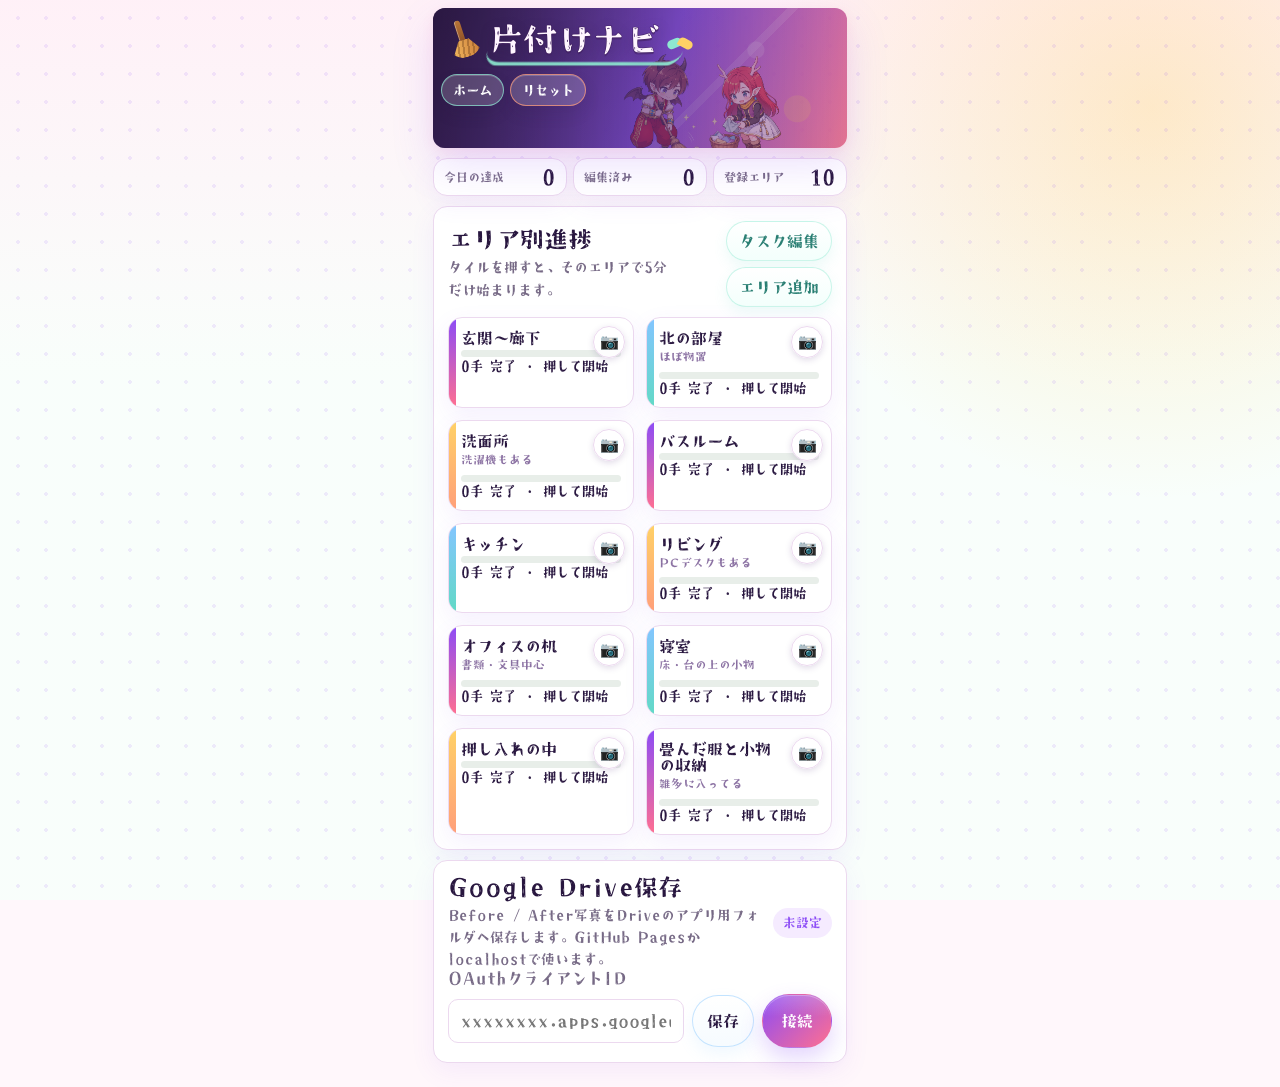
==== commit de87fd19: "Rebuild areas around real rooms and add ideal-state photo per area - Replace the abstract area set w" ====
--- a/mobile.html
+++ b/mobile.html
@@ -26,6 +26,7 @@
             </h1>
             <div class="header-tools">
               <button class="header-action" id="homeButton" type="button">ホーム</button>
+              <button class="header-action install-action hidden" id="installButton" type="button">インストール</button>
               <button class="header-action hidden" id="headerResumeButton" type="button">再開</button>
               <button class="header-action" id="resetButton" type="button">リセット</button>
             </div>
@@ -127,7 +128,7 @@
               <h2 id="taskText">ゴミを3つ捨てる</h2>
             </div>
             <div class="rpg-coach" aria-live="polite">
-              <img class="run-mascot" id="runMascot" src="assets/chibi-broom.png" alt="ジーン">
+              <img class="run-mascot" id="runMascot" src="assets/coach/gene-task.png" alt="ジーン">
               <div class="rpg-bubble">
                 <span class="rpg-name" id="coachName">ジーン</span>
                 <p id="coachLine">ぼくが次の一手だけ出します。ここだけ見れば大丈夫です。</p>
@@ -140,14 +141,17 @@
             <button class="secondary-button" id="skipButton" type="button">スキップ</button>
             <button class="secondary-button" id="endButton" type="button">終了</button>
           </div>
-          <div class="completion-pop hidden" id="completionPop" aria-live="polite">できた</div>
+          <div class="completion-pop hidden" id="completionPop" aria-live="polite">
+            <img id="completionMascot" src="assets/coach/nadia-celebrate.png" alt="ナディア">
+            <span id="completionLine">できた！今の一手、勝ち！</span>
+          </div>
         </section>
 
         <section class="screen" id="summaryScreen" aria-labelledby="summaryTitle">
           <div class="summary-hero">
             <div class="summary-mascots" aria-hidden="true">
-              <img src="assets/chibi-broom.png" alt="">
-              <img src="assets/chibi-laundry.png" alt="">
+              <img id="summaryGeneMascot" src="assets/coach/gene-ending.png" alt="">
+              <img id="summaryNadiaMascot" src="assets/coach/nadia-celebrate.png" alt="">
             </div>
             <div class="summary-dialogues" aria-live="polite">
               <p class="summary-dialogue gene-line" id="summaryGeneDialogue">
@@ -240,6 +244,21 @@
       </form>
     </dialog>
 
+    <dialog id="idealDialog">
+      <form method="dialog" class="dialog-body">
+        <h2 id="idealDialogTitle">理想の状態</h2>
+        <p class="panel-note" id="idealDialogHint">このエリアの「ここまで戻したい」を1枚撮っておけます。</p>
+        <img class="preview hidden" id="idealPreview" alt="理想の状態">
+        <p class="panel-note" id="idealEmptyText">まだ写真は登録されていません。</p>
+        <label class="photo-start-button" for="idealInput">写真を撮る / 選ぶ</label>
+        <input class="visually-hidden" id="idealInput" type="file" accept="image/*" capture="environment">
+        <div class="dialog-actions">
+          <button class="secondary-button hidden" id="idealDeleteButton" type="button">削除</button>
+          <button class="primary-button" value="cancel" type="submit">閉じる</button>
+        </div>
+      </form>
+    </dialog>
+
     <script src="app.js"></script>
   </body>
 </html>
--- a/styles.css
+++ b/styles.css
@@ -329,6 +329,11 @@
   background: rgba(255, 209, 102, 0.24);
 }
 
+.install-action {
+  border-color: rgba(142, 232, 209, 0.86);
+  background: rgba(142, 232, 209, 0.24);
+}
+
 #resetButton {
   border-color: rgba(255, 159, 122, 0.72);
 }
@@ -562,7 +567,46 @@
 
 .area-card strong {
   display: block;
-  margin-bottom: 10px;
+  margin-bottom: 4px;
+  padding-right: 36px;
+}
+
+.area-subtitle {
+  display: block;
+  margin-bottom: 8px;
+  color: rgba(91, 55, 125, 0.72);
+  font-weight: 600;
+  font-size: 0.72rem;
+  line-height: 1.2;
+}
+
+.area-ideal-btn {
+  position: absolute;
+  right: 8px;
+  top: 8px;
+  z-index: 2;
+  width: 32px;
+  height: 32px;
+  display: grid;
+  place-items: center;
+  padding: 0;
+  border: 1.5px solid var(--line);
+  border-radius: 999px;
+  background: rgba(255, 255, 255, 0.9);
+  color: var(--ink);
+  font-size: 0.95rem;
+  cursor: pointer;
+  box-shadow: 0 2px 6px rgba(91, 55, 125, 0.18);
+}
+
+.area-ideal-btn.set {
+  background: linear-gradient(135deg, #cdebd5, #b8e0f6);
+  border-color: rgba(91, 55, 125, 0.4);
+}
+
+.area-ideal-btn:focus-visible {
+  outline: 2px solid var(--coral);
+  outline-offset: 2px;
 }
 
 .progress-track {
@@ -972,14 +1016,35 @@
 .completion-pop {
   position: fixed;
   inset: auto 0 24px;
-  width: fit-content;
+  z-index: 130;
+  display: flex;
+  width: min(360px, calc(100vw - 28px));
   margin: auto;
-  padding: 12px 18px;
+  padding: 8px 14px 8px 8px;
+  align-items: center;
+  gap: 8px;
+  border: 3px double rgba(91, 55, 125, 0.72);
   border-radius: 999px;
-  background: var(--gold);
+  background:
+    linear-gradient(180deg, rgba(255, 255, 255, 0.96), rgba(255, 248, 223, 0.98));
   color: #352a0d;
   font-weight: 900;
   box-shadow: var(--shadow);
+  opacity: 0;
+  pointer-events: none;
+}
+
+.completion-pop img {
+  width: 54px;
+  height: 54px;
+  flex: 0 0 auto;
+  object-fit: contain;
+  filter: drop-shadow(0 7px 10px rgba(40, 22, 63, 0.15));
+}
+
+.completion-pop span {
+  min-width: 0;
+  line-height: 1.35;
 }
 
 .toast {
@@ -1001,7 +1066,7 @@
 }
 
 .completion-pop.show {
-  animation: pop 800ms ease-out;
+  animation: pop 1200ms ease-out forwards;
 }
 
 .summary-hero {
@@ -1155,8 +1220,8 @@
     opacity: 0;
     transform: translateY(12px) scale(0.94);
   }
-  20%,
-  70% {
+  12%,
+  82% {
     opacity: 1;
     transform: translateY(0) scale(1);
   }
